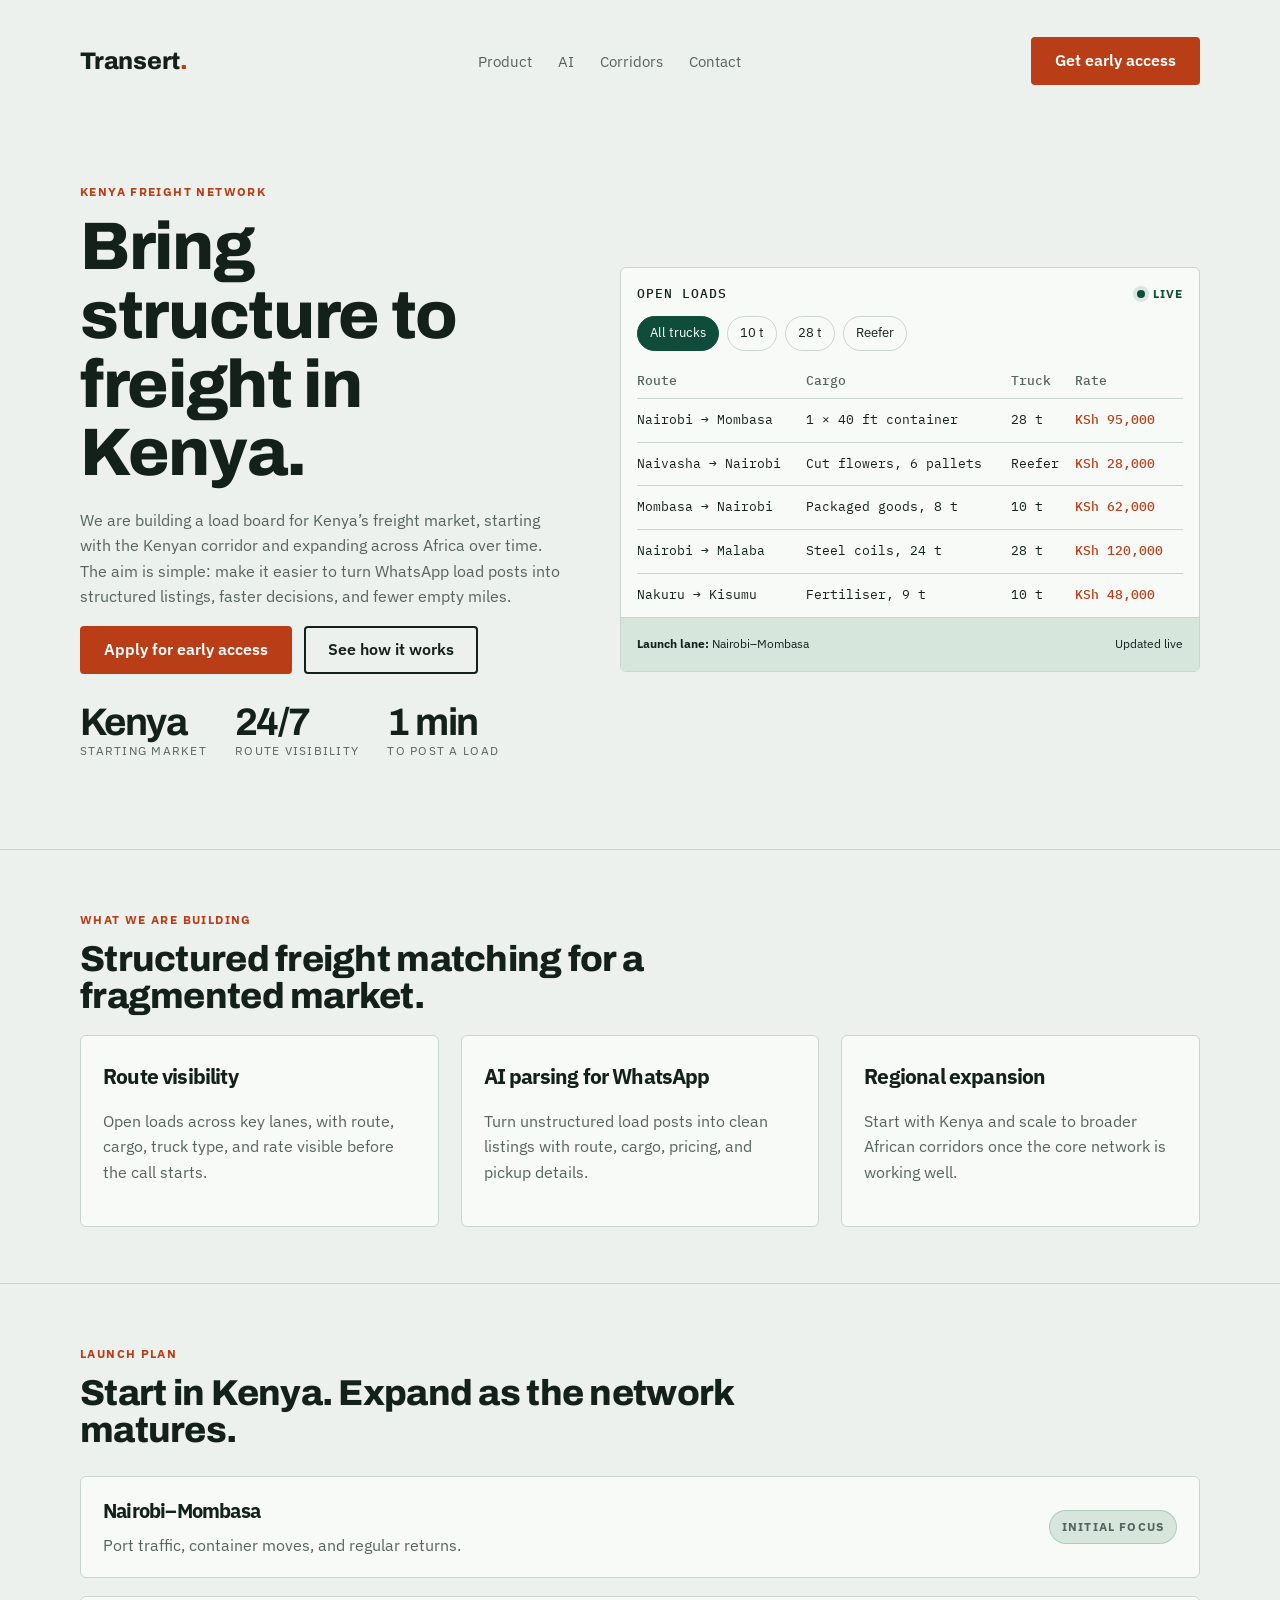
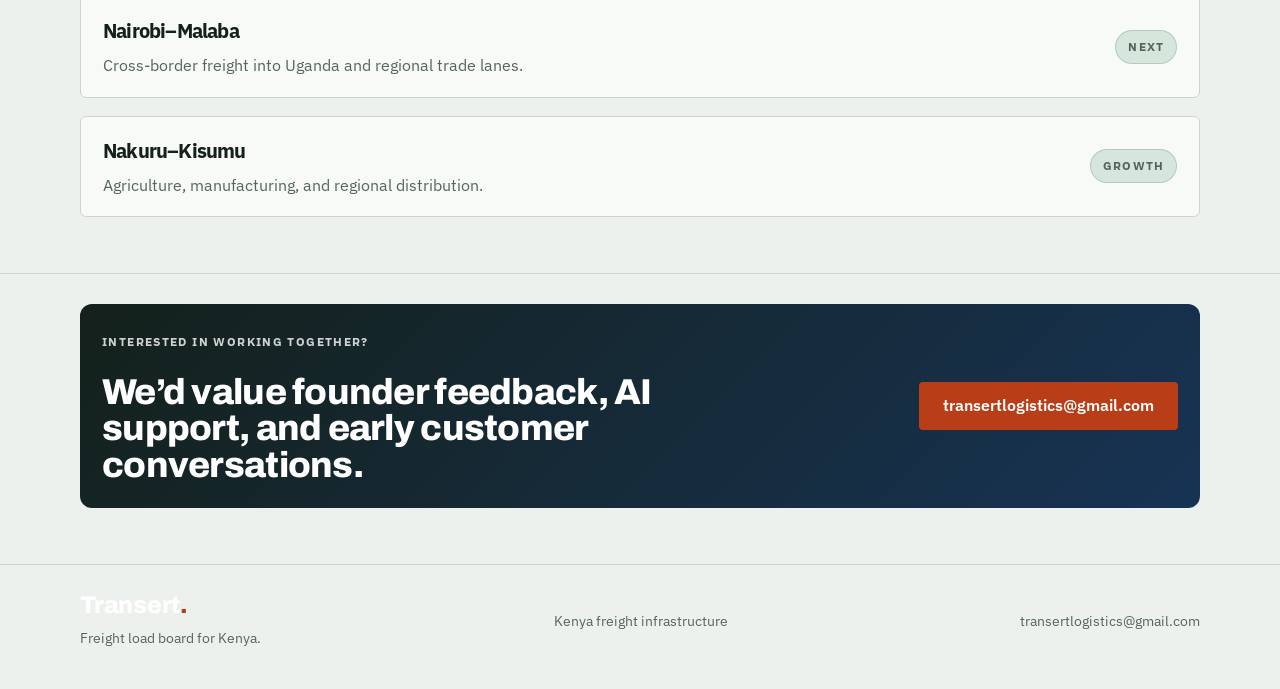
==== Index.html @ 14bae752 "Initial Transert load board prototype" ====
<!doctype html>
<html lang="en">
  <head>
    <meta charset="utf-8" />
    <meta
      name="viewport"
      content="width=device-width,initial-scale=1,viewport-fit=cover"
    />
    <title>Transert | Freight load board for Kenya</title>
    <meta
      name="description"
      content="A freight load board for Kenya, starting with the Kenyan corridor and expanding across Africa over time."
    />
    <link rel="preconnect" href="https://fonts.googleapis.com" />
    <link rel="preconnect" href="https://fonts.gstatic.com" crossorigin />
    <link
      rel="stylesheet"
      href="https://fonts.googleapis.com/css2?family=Archivo:wdth,wght@100,800&family=IBM+Plex+Sans:wght@400;500;600;700&family=IBM+Plex+Mono:wght@400;500&display=swap"
    />
    <link rel="stylesheet" href="styles.css" />
  </head>
  <body>
    <header class="site-header">
      <div class="wrap nav">
        <div class="brand" aria-label="Transert home">
          Transert<span>.</span>
        </div>
        <nav class="nav-links" aria-label="Main navigation">
          <a href="#product">Product</a>
          <a href="#ai">AI</a>
          <a href="#corridors">Corridors</a>
          <a href="#contact">Contact</a>
        </nav>
        <a class="btn btn-primary" href="#contact">Get early access</a>
      </div>
    </header>

    <main>
      <section class="hero">
        <div class="wrap hero-inner">
          <div class="hero-copy">
            <span class="eyebrow">Kenya freight network</span>
            <h1>Bring structure to freight in Kenya.</h1>
            <p>
              We are building a load board for Kenya’s freight market, starting
              with the Kenyan corridor and expanding across Africa over time.
              The aim is simple: make it easier to turn WhatsApp load posts into
              structured listings, faster decisions, and fewer empty miles.
            </p>
            <div class="cta-row">
              <a class="btn btn-primary" href="#contact"
                >Apply for early access</a
              >
              <a class="btn btn-secondary" href="#product">See how it works</a>
            </div>
            <ul class="stats" aria-label="Key metrics">
              <li>
                <strong>Kenya</strong>
                <span>starting market</span>
              </li>
              <li>
                <strong>24/7</strong>
                <span>route visibility</span>
              </li>
              <li>
                <strong>1 min</strong>
                <span>to post a load</span>
              </li>
            </ul>
          </div>

          <div class="board-panel" aria-labelledby="board-title">
            <div class="board-header">
              <h2 id="board-title">Open loads</h2>
              <span class="live-tag">Live</span>
            </div>

            <div
              class="chip-row"
              role="group"
              aria-label="Filter by truck type"
            >
              <button
                class="chip active"
                type="button"
                data-t="all"
                aria-pressed="true"
              >
                All trucks
              </button>
              <button
                class="chip"
                type="button"
                data-t="10t"
                aria-pressed="false"
              >
                10 t
              </button>
              <button
                class="chip"
                type="button"
                data-t="28t"
                aria-pressed="false"
              >
                28 t
              </button>
              <button
                class="chip"
                type="button"
                data-t="reefer"
                aria-pressed="false"
              >
                Reefer
              </button>
            </div>

            <div class="table-wrap">
              <table>
                <thead>
                  <tr>
                    <th>Route</th>
                    <th>Cargo</th>
                    <th>Truck</th>
                    <th>Rate</th>
                  </tr>
                </thead>
                <tbody id="loads">
                  <tr data-t="28t">
                    <td>Nairobi → Mombasa</td>
                    <td>1 × 40 ft container</td>
                    <td>28 t</td>
                    <td class="price">KSh 95,000</td>
                  </tr>
                  <tr data-t="reefer">
                    <td>Naivasha → Nairobi</td>
                    <td>Cut flowers, 6 pallets</td>
                    <td>Reefer</td>
                    <td class="price">KSh 28,000</td>
                  </tr>
                  <tr data-t="10t">
                    <td>Mombasa → Nairobi</td>
                    <td>Packaged goods, 8 t</td>
                    <td>10 t</td>
                    <td class="price">KSh 62,000</td>
                  </tr>
                  <tr data-t="28t">
                    <td>Nairobi → Malaba</td>
                    <td>Steel coils, 24 t</td>
                    <td>28 t</td>
                    <td class="price">KSh 120,000</td>
                  </tr>
                  <tr data-t="10t">
                    <td>Nakuru → Kisumu</td>
                    <td>Fertiliser, 9 t</td>
                    <td>10 t</td>
                    <td class="price">KSh 48,000</td>
                  </tr>
                </tbody>
              </table>
            </div>

            <div class="board-footer">
              <span><strong>Launch lane:</strong> Nairobi–Mombasa</span>
              <span>Updated live</span>
            </div>
          </div>
        </div>
      </section>

      <section id="product" class="section">
        <div class="wrap">
          <div class="section-head">
            <span class="kicker">What we are building</span>
            <h2>Structured freight matching for a fragmented market.</h2>
          </div>

          <div class="feature-grid">
            <article class="feature-card">
              <h3>Route visibility</h3>
              <p>
                Open loads across key lanes, with route, cargo, truck type, and
                rate visible before the call starts.
              </p>
            </article>
            <article class="feature-card">
              <h3>AI parsing for WhatsApp</h3>
              <p>
                Turn unstructured load posts into clean listings with route,
                cargo, pricing, and pickup details.
              </p>
            </article>
            <article class="feature-card">
              <h3>Regional expansion</h3>
              <p>
                Start with Kenya and scale to broader African corridors once the
                core network is working well.
              </p>
            </article>
          </div>
        </div>
      </section>
      <section id="corridors" class="section">
        <div class="wrap">
          <div class="section-head">
            <span class="kicker">Launch plan</span>
            <h2>Start in Kenya. Expand as the network matures.</h2>
          </div>

          <ul class="route-list">
            <li>
              <div>
                <strong>Nairobi–Mombasa</strong>
                <span>Port traffic, container moves, and regular returns.</span>
              </div>
              <span class="route-tag">Initial focus</span>
            </li>
            <li>
              <div>
                <strong>Nairobi–Malaba</strong>
                <span
                  >Cross-border freight into Uganda and regional trade
                  lanes.</span
                >
              </div>
              <span class="route-tag">Next</span>
            </li>
            <li>
              <div>
                <strong>Nakuru–Kisumu</strong>
                <span
                  >Agriculture, manufacturing, and regional distribution.</span
                >
              </div>
              <span class="route-tag">Growth</span>
            </li>
          </ul>
        </div>
      </section>

      <section id="contact" class="section cta-section">
        <div class="wrap cta-box">
          <div>
            <span class="eyebrow dark">Interested in working together?</span>
            <h2>
              We’d value founder feedback, AI support, and early customer
              conversations.
            </h2>
          </div>
          <a class="btn btn-primary" href="mailto:transertlogistics@gmail.com"
            >transertlogistics@gmail.com</a
          >
        </div>
      </section>
    </main>

    <footer class="site-footer">
      <div class="wrap footer-inner">
        <div>
          <div class="brand brand-light">Transert<span>.</span></div>
          <p>Freight load board for Kenya.</p>
        </div>
        <div>
          <span>Kenya freight infrastructure</span>
        </div>
        <div>
          <a href="mailto:transertlogistics@gmail.com">transertlogistics@gmail.com</a>
        </div>
      </div>
    </footer>

    <script>
      (function () {
        var chips = document.querySelectorAll(".chip");
        var rows = document.querySelectorAll("#loads tr");

        function applyFilter(type) {
          rows.forEach(function (row) {
            var isMatch = type === "all" || row.getAttribute("data-t") === type;
            row.hidden = !isMatch;
          });

          chips.forEach(function (chip) {
            var active = chip.getAttribute("data-t") === type;
            chip.classList.toggle("active", active);
            chip.setAttribute("aria-pressed", active ? "true" : "false");
          });
        }

        chips.forEach(function (chip) {
          chip.addEventListener("click", function () {
            applyFilter(chip.getAttribute("data-t"));
          });
        });
      })();
    </script>
  </body>
</html>
---- styles.css ----
:root {
  color-scheme: light;
  padding-top: env(safe-area-inset-top, 0px);
  padding-bottom: env(safe-area-inset-bottom, 0px);
  --bg: #edf1ee;
  --surface: #f8faf8;
  --fg: #14211b;
  --muted: #55655d;
  --line: #cbd5cf;
  --accent: #b93e17;
  --accent-fg: #ffffff;
  --green: #0f4d3a;
  --green-soft: #d6e6dd;
  --font-display: "Archivo", "Arial Narrow", Arial, sans-serif;
  --font-body: "IBM Plex Sans", system-ui, -apple-system, "Segoe UI", sans-serif;
  --font-mono: "IBM Plex Mono", ui-monospace, "SF Mono", Menlo, monospace;
}

@media (prefers-color-scheme: dark) {
  :root:not([data-theme="light"]) {
    --bg: #101a15;
    --surface: #17251e;
    --fg: #e6eee9;
    --muted: #98aaa1;
    --line: #2a3c33;
    --accent: #f0723f;
    --accent-fg: #14120f;
    --green: #7fd0aa;
    --green-soft: #1e3a2e;
    color-scheme: dark;
  }
}

:root[data-theme="dark"] {
  --bg: #101a15;
  --surface: #17251e;
  --fg: #e6eee9;
  --muted: #98aaa1;
  --line: #2a3c33;
  --accent: #f0723f;
  --accent-fg: #14120f;
  --green: #7fd0aa;
  --green-soft: #1e3a2e;
  color-scheme: dark;
}

* { box-sizing: border-box; }
html {
  scroll-behavior: smooth;
  scroll-padding-top: env(safe-area-inset-top, 0px);
}
body {
  margin: 0;
  background: var(--bg);
  color: var(--fg);
  font-family: var(--font-body);
  line-height: 1.6;
  font-size: 16px;
}
img { max-width: 100%; display: block; }
[hidden]:not([hidden="until-found" i]) { display: none !important; }
a { color: inherit; text-decoration: none; }
button, input, textarea, select { font: inherit; }
:focus-visible { outline: 3px solid var(--accent); outline-offset: 2px; }

.wrap {
  width: min(1120px, calc(100% - 32px));
  margin: 0 auto;
}

.site-header,
.top {
  display: flex;
  justify-content: space-between;
  align-items: center;
  gap: 16px;
  padding-block: 20px;
}

.brand {
  font-family: var(--font-display);
  font-weight: 800;
  font-size: 1.5rem;
  letter-spacing: -0.01em;
  line-height: 1;
}
.brand span { color: var(--accent); }

.tag {
  font-family: var(--font-mono);
  font-size: 0.75rem;
  letter-spacing: 0.08em;
  text-transform: uppercase;
  color: var(--muted);
}

.nav {
  display: flex;
  align-items: center;
  justify-content: space-between;
  min-height: 82px;
  gap: 22px;
}
.nav-links {
  display: flex;
  align-items: center;
  gap: 26px;
  color: var(--muted);
  font-size: 0.96rem;
}
.nav-links a:hover,
.nav-links a:focus-visible { color: var(--fg); }

.hero {
  display: block;
  padding-block: 32px 64px;
}
.hero-inner {
  display: grid;
  grid-template-columns: 1fr;
  gap: 40px;
  align-items: start;
}
@media (min-width: 900px) {
  .hero {
    padding-block: 56px 88px;
  }
  .hero-inner {
    grid-template-columns: 5fr 6fr;
    gap: 56px;
    align-items: center;
  }
}

.hero h1,
.section h2,
h2.sec {
  font-family: var(--font-display);
  font-weight: 800;
  line-height: 1.02;
  letter-spacing: -0.02em;
  margin: 0 0 20px;
}
.hero h1 {
  font-size: clamp(2.3rem, 6vw, 4.2rem);
  max-width: 620px;
}
.hero h1 em {
  font-style: normal;
  color: var(--accent);
}

.hero-copy p,
.lede,
.section-head .lead,
.side p,
.sec-intro,
.early p,
.site-footer p,
.route-list span,
.feature-card p,
.small-card p {
  color: var(--muted);
}

.lede {
  font-size: 1.125rem;
  max-width: 35em;
  margin: 0 0 28px;
}
.lede strong {
  color: var(--fg);
  font-weight: 600;
}

.cta-row {
  display: flex;
  flex-wrap: wrap;
  gap: 12px;
  margin-bottom: 28px;
}

.btn {
  display: inline-flex;
  align-items: center;
  justify-content: center;
  min-height: 48px;
  padding: 0 22px;
  border-radius: 4px;
  border: 2px solid var(--fg);
  font-weight: 600;
  transition: transform 0.15s ease, background 0.15s ease;
}
.btn:hover,
.btn:focus-visible { transform: translateY(-1px); }
.btn-primary,
.btn.primary {
  background: var(--accent);
  border-color: var(--accent);
  color: var(--accent-fg);
}
.btn-secondary,
.btn.ghost {
  background: transparent;
  color: var(--fg);
}

.board,
.board-panel {
  background: var(--surface);
  border: 1px solid var(--line);
  border-radius: 6px;
  overflow: hidden;
}
.board-head,
.board-header {
  display: flex;
  justify-content: space-between;
  align-items: baseline;
  gap: 12px;
  flex-wrap: wrap;
  margin: 0;
  padding: 16px 16px 12px;
}
.board-head h2,
.board-header h2 {
  margin: 0;
  font-family: var(--font-mono);
  font-size: 0.8rem;
  font-weight: 500;
  text-transform: uppercase;
  letter-spacing: 0.08em;
}
.note,
.live-tag,
.board-footer {
  font-size: 0.75rem;
  color: var(--muted);
}
.live-tag {
  display: inline-flex;
  align-items: center;
  gap: 8px;
  color: var(--green);
  font-weight: 700;
  letter-spacing: 0.08em;
  text-transform: uppercase;
}
.live-tag::before {
  content: "";
  width: 8px;
  height: 8px;
  background: var(--green);
  border-radius: 50%;
  box-shadow: 0 0 0 4px rgba(15, 77, 58, 0.12);
}

.chips,
.chip-row {
  display: flex;
  flex-wrap: wrap;
  gap: 8px;
  padding: 0 16px 14px;
}
.chip {
  appearance: none;
  border: 1px solid var(--line);
  background: transparent;
  color: var(--fg);
  border-radius: 999px;
  padding: 6px 12px;
  cursor: pointer;
  font-size: 0.8125rem;
}
.chip.active,
.chip[aria-pressed="true"] {
  background: var(--green);
  border-color: var(--green);
  color: #fff;
}

.tablebox,
.table-wrap {
  overflow-x: auto;
  padding: 0 16px;
}
table {
  width: 100%;
  min-width: 460px;
  border-collapse: collapse;
  font-family: var(--font-mono);
  font-size: 0.8125rem;
}
th {
  text-align: left;
  color: var(--muted);
  font-weight: 500;
  padding: 6px 10px 6px 0;
  border-bottom: 1px solid var(--line);
  white-space: nowrap;
}
td {
  padding: 11px 10px 11px 0;
  border-bottom: 1px solid var(--line);
  white-space: nowrap;
}
.num, th.num {
  text-align: right;
  padding-right: 0;
  font-variant-numeric: tabular-nums;
}
.price {
  color: var(--accent);
  font-weight: 500;
}
tr:last-child td { border-bottom: 0; }

.board-footer {
  display: flex;
  justify-content: space-between;
  gap: 12px;
  padding: 16px 16px 18px;
  background: var(--green-soft);
  border-top: 1px solid var(--line);
  color: var(--fg);
}
.board-footer strong { color: var(--fg); }

.stats {
  list-style: none;
  padding: 0;
  margin: 0;
  display: flex;
  flex-wrap: wrap;
  gap: 28px;
}
.stats li {
  min-width: 120px;
}
.stats strong {
  display: block;
  font-family: var(--font-display);
  font-size: clamp(1.8rem, 3vw, 2.4rem);
  line-height: 1.05;
  letter-spacing: -0.04em;
}
.stats span {
  display: block;
  text-transform: uppercase;
  letter-spacing: 0.11em;
  font-size: 0.72rem;
  color: var(--muted);
}

.section {
  padding-block: 56px;
  border-top: 1px solid var(--line);
}
section:not(.section):not(.hero) {
  padding-block: 56px;
  border-top: 1px solid var(--line);
}
.section-alt {
  background: rgba(255, 255, 255, 0.12);
}
.kicker,
.eyebrow {
  display: inline-block;
  margin-bottom: 12px;
  color: var(--accent);
  text-transform: uppercase;
  letter-spacing: 0.12em;
  font-size: 0.72rem;
  font-weight: 700;
}
.section h2,
h2.sec {
  font-size: clamp(1.6rem, 3.5vw, 2.25rem);
  max-width: 720px;
}
.lead {
  margin: 14px 0 0;
  max-width: 620px;
  color: var(--muted);
  font-size: 1.08rem;
}

.sec-intro {
  max-width: 38em;
  color: var(--muted);
  margin: 0 0 32px;
}

.sides {
  display: grid;
  grid-template-columns: 1fr;
  gap: 32px;
}
.side { min-width: 0; }
.side h3 {
  margin: 0 0 12px;
  color: var(--green);
  font-family: var(--font-mono);
  font-size: 0.8rem;
  font-weight: 500;
  letter-spacing: 0.1em;
  text-transform: uppercase;
}
.side p.big {
  margin: 0 0 16px;
  font-size: 1.25rem;
  font-weight: 500;
  line-height: 1.35;
}
.side ul {
  margin: 0;
  padding-left: 1.1em;
  color: var(--muted);
}
.side li { margin-bottom: 6px; }

.corridors {
  list-style: none;
  margin: 0;
  padding: 0;
  border-top: 1px solid var(--line);
}
.corridors li {
  display: grid;
  grid-template-columns: minmax(0, 1fr) auto;
  gap: 4px 16px;
  align-items: baseline;
  padding: 16px 0;
  border-bottom: 1px solid var(--line);
}
.corridors .route {
  min-width: 0;
  font-family: var(--font-display);
  font-size: 1.25rem;
  font-weight: 800;
}
.corridors .km {
  color: var(--muted);
  font-family: var(--font-mono);
  font-size: 0.875rem;
  font-variant-numeric: tabular-nums;
}
.corridors .why {
  grid-column: 1 / -1;
  color: var(--muted);
  font-size: 0.9375rem;
}
.corridors .first {
  display: inline-block;
  margin-left: 8px;
  padding: 2px 8px;
  border-radius: 3px;
  background: var(--green-soft);
  color: var(--green);
  font-family: var(--font-mono);
  font-size: 0.6875rem;
  font-weight: 500;
  letter-spacing: 0.06em;
  text-transform: uppercase;
  vertical-align: middle;
}

.early {
  display: grid;
  grid-template-columns: 1fr;
  gap: 24px;
}
.early p {
  max-width: 38em;
  margin: 0;
  color: var(--muted);
}
.early p strong { color: var(--fg); }
.feature-grid {
  display: grid;
  grid-template-columns: repeat(3, minmax(0, 1fr));
  gap: 22px;
}
.feature-card,
.small-card {
  background: var(--surface);
  border: 1px solid var(--line);
  border-radius: 6px;
  padding: 24px 22px;
}
.feature-card h3,
.small-card h3 {
  margin: 0 0 10px;
  font-size: 1.3rem;
  letter-spacing: -0.04em;
}

.split-layout {
  display: grid;
  grid-template-columns: 1fr;
  gap: 30px;
  align-items: center;
}
@media (min-width: 760px) {
  .split-layout { grid-template-columns: 0.95fr 1.05fr; }
}
.stack-list {
  display: grid;
  gap: 18px;
}

.route-list {
  list-style: none;
  padding: 0;
  margin: 28px 0 0;
  display: grid;
  gap: 18px;
}
.route-list li {
  display: flex;
  justify-content: space-between;
  align-items: center;
  gap: 20px;
  background: var(--surface);
  border: 1px solid var(--line);
  border-radius: 6px;
  padding: 18px 22px;
}
.route-list li div {
  display: grid;
  gap: 6px;
}
.route-list strong {
  font-size: 1.25rem;
  letter-spacing: -0.04em;
}
.route-tag {
  display: inline-flex;
  align-items: center;
  justify-content: center;
  min-height: 34px;
  padding: 0 12px;
  border-radius: 999px;
  background: var(--green-soft);
  color: var(--green);
  border: 1px solid rgba(15, 77, 58, 0.18);
  font-size: 0.72rem;
  font-weight: 700;
  text-transform: uppercase;
  letter-spacing: 0.1em;
}

.cta-section {
  padding-top: 30px;
}
.cta-box {
  background: linear-gradient(135deg, var(--fg) 0%, #173354 100%);
  color: #fff;
  border-radius: 12px;
  padding: 24px 22px;
  display: flex;
  justify-content: space-between;
  align-items: center;
  gap: 18px;
}
.cta-box h2 {
  margin: 10px 0 0;
  max-width: 600px;
  color: #fff;
}
.eyebrow.dark {
  color: rgba(255,255,255,0.8);
}

.site-footer,
footer {
  border-top: 1px solid var(--line);
  padding-block: 28px 40px;
  display: flex;
  flex-wrap: wrap;
  justify-content: space-between;
  gap: 12px;
  color: var(--muted);
  font-size: 0.875rem;
}
.footer-inner {
  display: flex;
  justify-content: space-between;
  align-items: center;
  gap: 24px;
  flex-wrap: wrap;
}
.brand-light { color: #fff; }
.site-footer p {
  margin: 10px 0 0;
}

.empty {
  display: none;
  padding: 16px 0 4px;
  color: var(--muted);
  font-size: 0.875rem;
}

@media (max-width: 980px) {
  .nav-links { display: none; }
  .feature-grid { grid-template-columns: 1fr; }
}

@media (max-width: 640px) {
  .nav,
  .site-header,
  .top,
  .route-list li,
  .cta-box {
    flex-direction: column;
    align-items: flex-start;
  }
  .btn { width: 100%; }
  .cta-row { flex-direction: column; }
  .stats { gap: 18px; }
}

@media (prefers-reduced-motion: no-preference) {
  .chip,
  .btn { transition: transform 0.15s ease, background 0.15s ease, color 0.15s ease; }
}
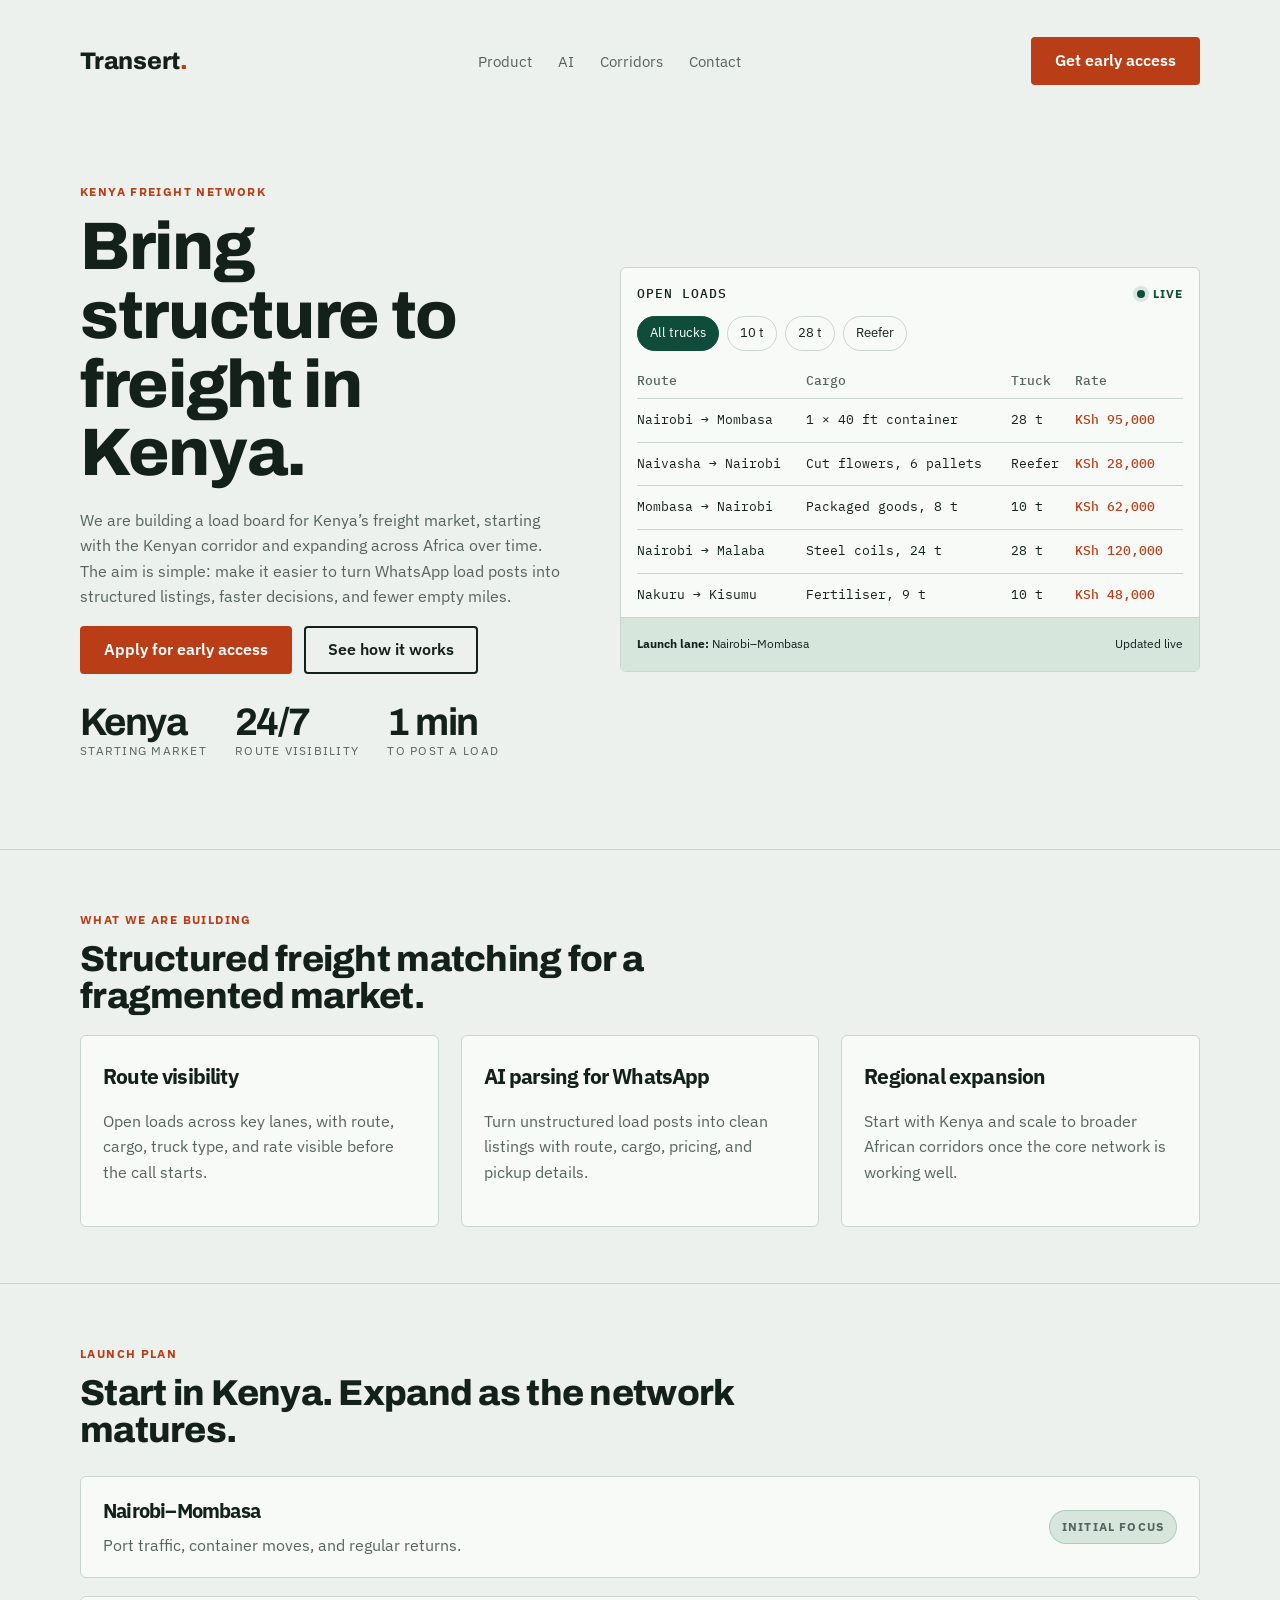
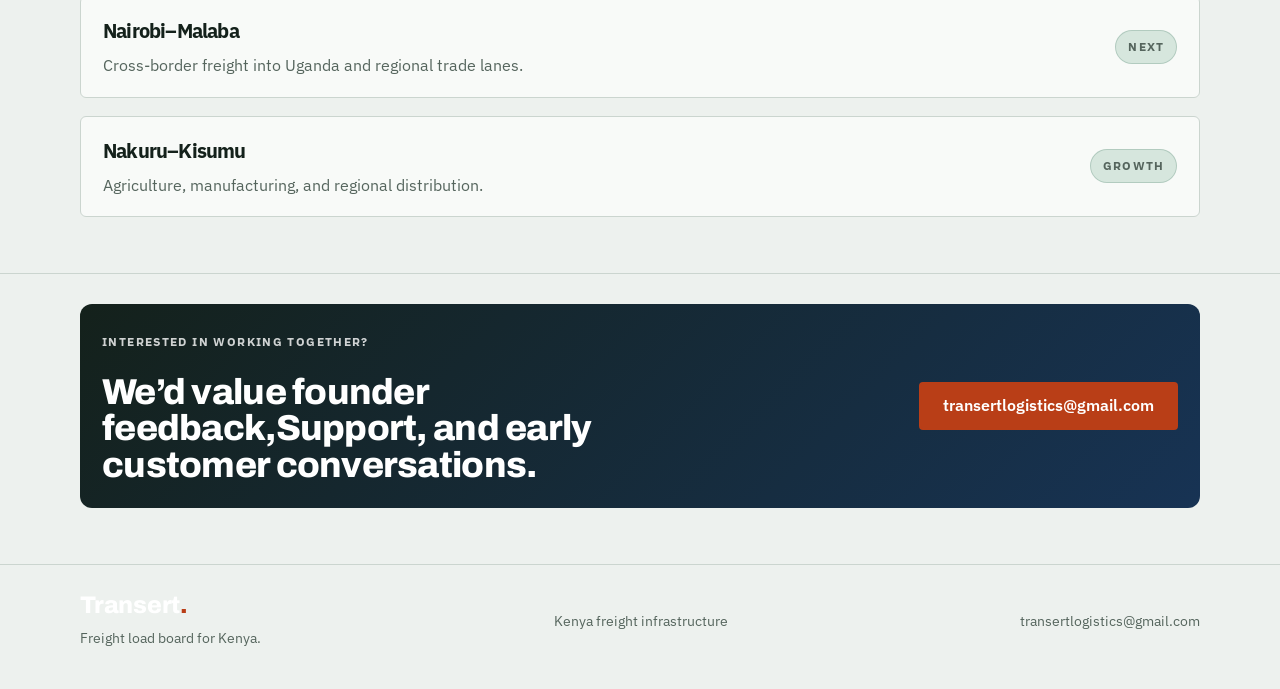
==== commit 38733810: "Initial commit" ====
--- a/Index.html
+++ b/Index.html
@@ -242,7 +242,7 @@
           <div>
             <span class="eyebrow dark">Interested in working together?</span>
             <h2>
-              We’d value founder feedback, AI support, and early customer
+              We’d value founder feedback,Support, and early customer
               conversations.
             </h2>
           </div>
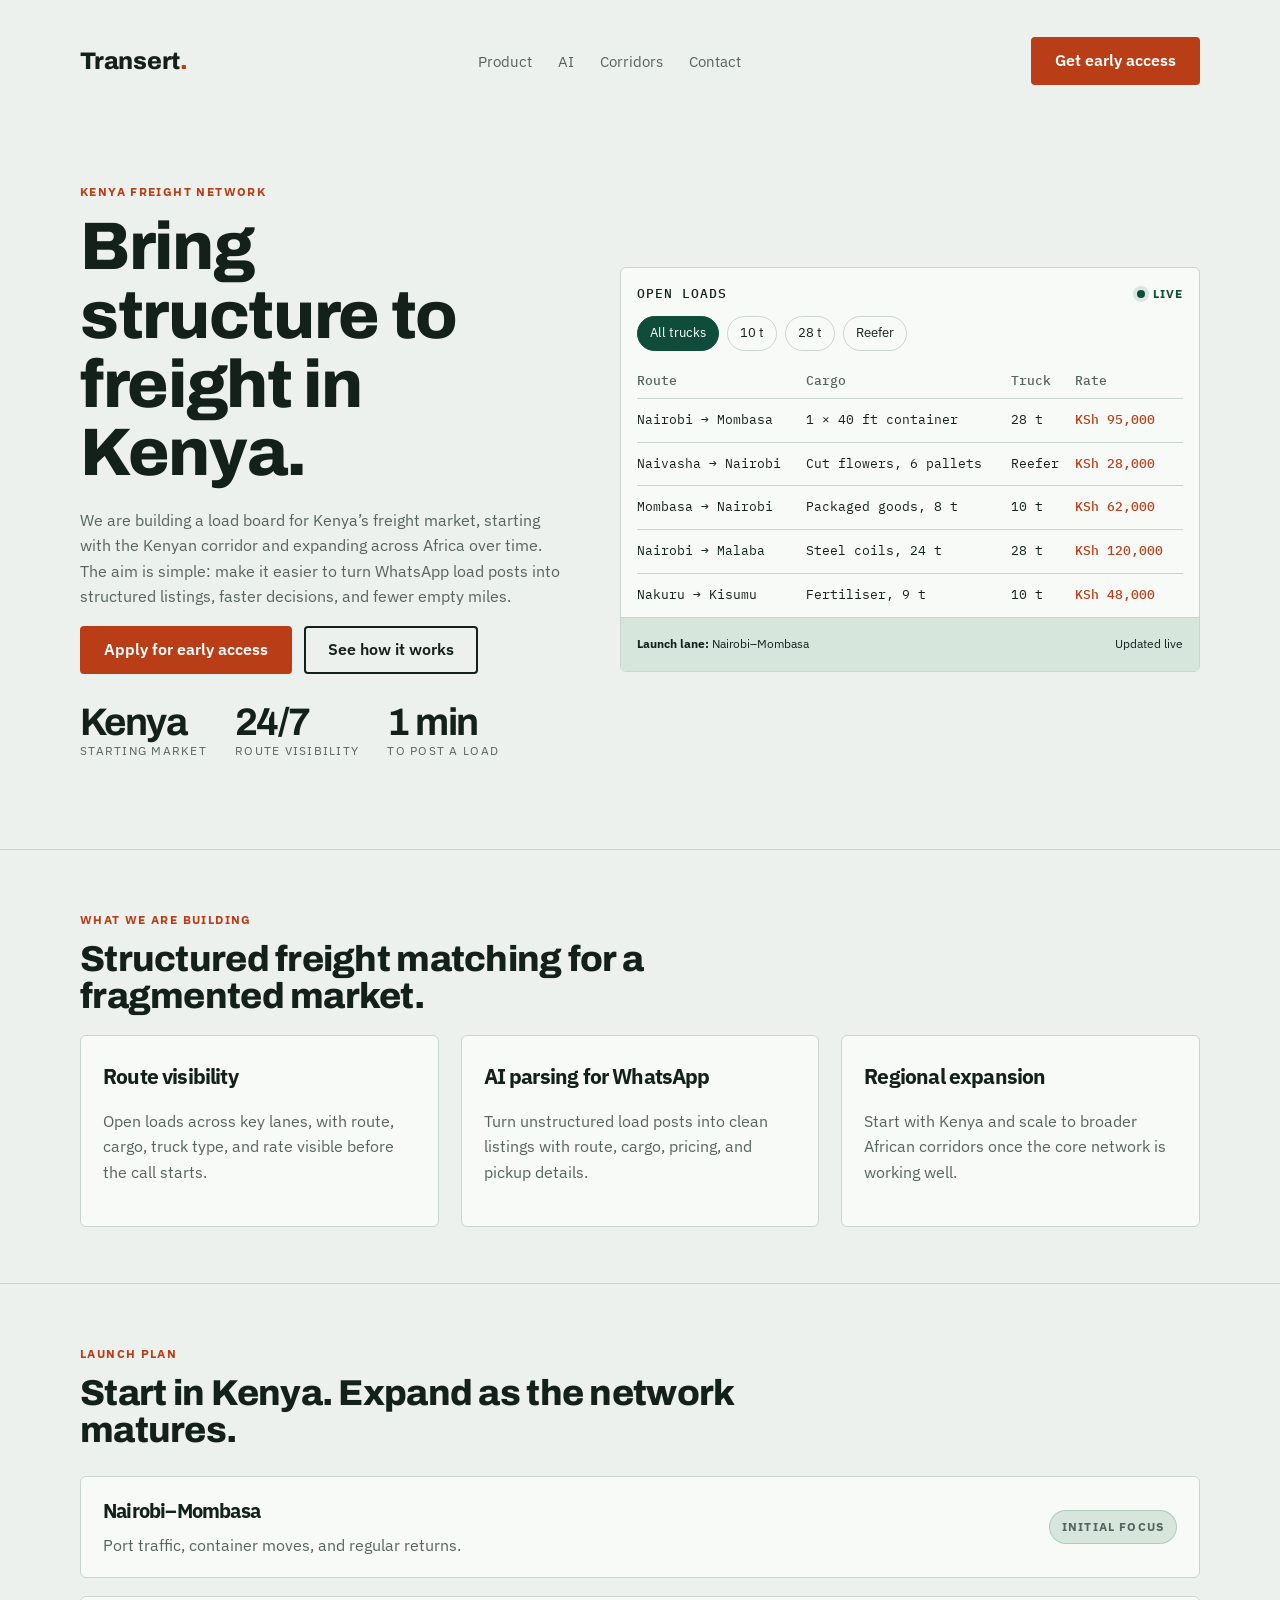
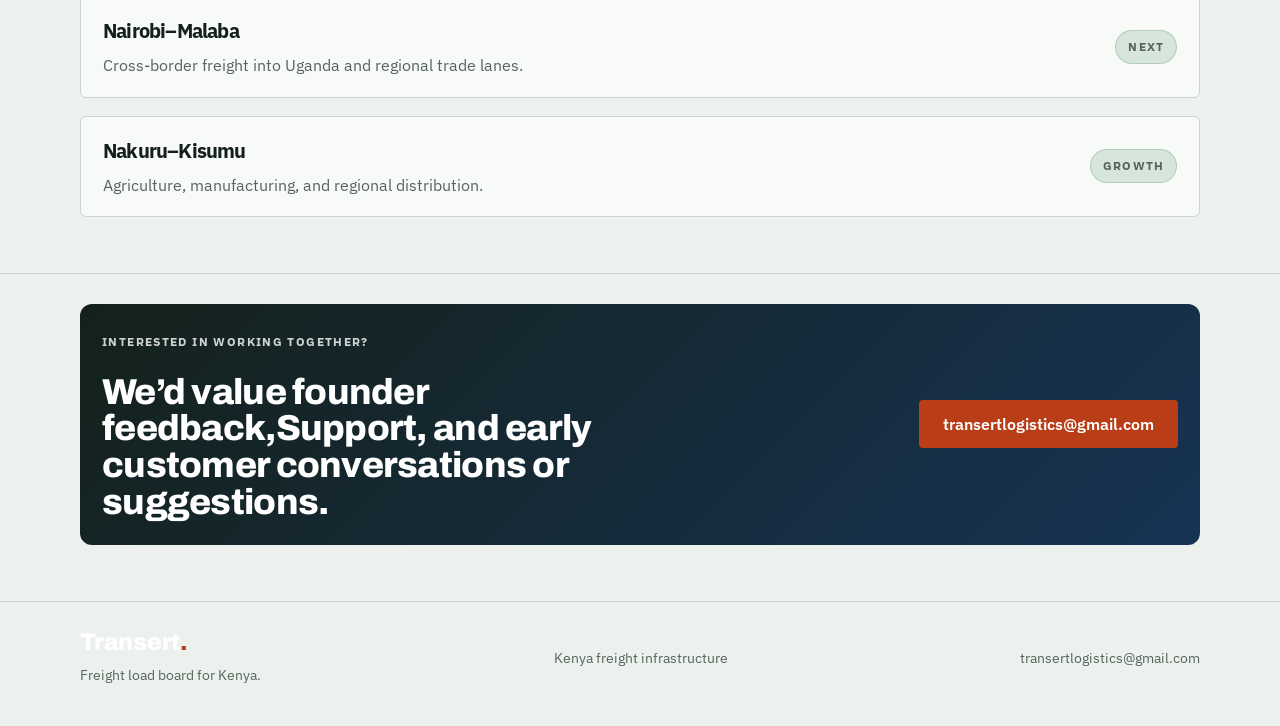
==== commit 749fa219: "Initial commit" ====
--- a/Index.html
+++ b/Index.html
@@ -243,7 +243,7 @@
             <span class="eyebrow dark">Interested in working together?</span>
             <h2>
               We’d value founder feedback,Support, and early customer
-              conversations.
+              conversations or suggestions.
             </h2>
           </div>
           <a class="btn btn-primary" href="mailto:transertlogistics@gmail.com"
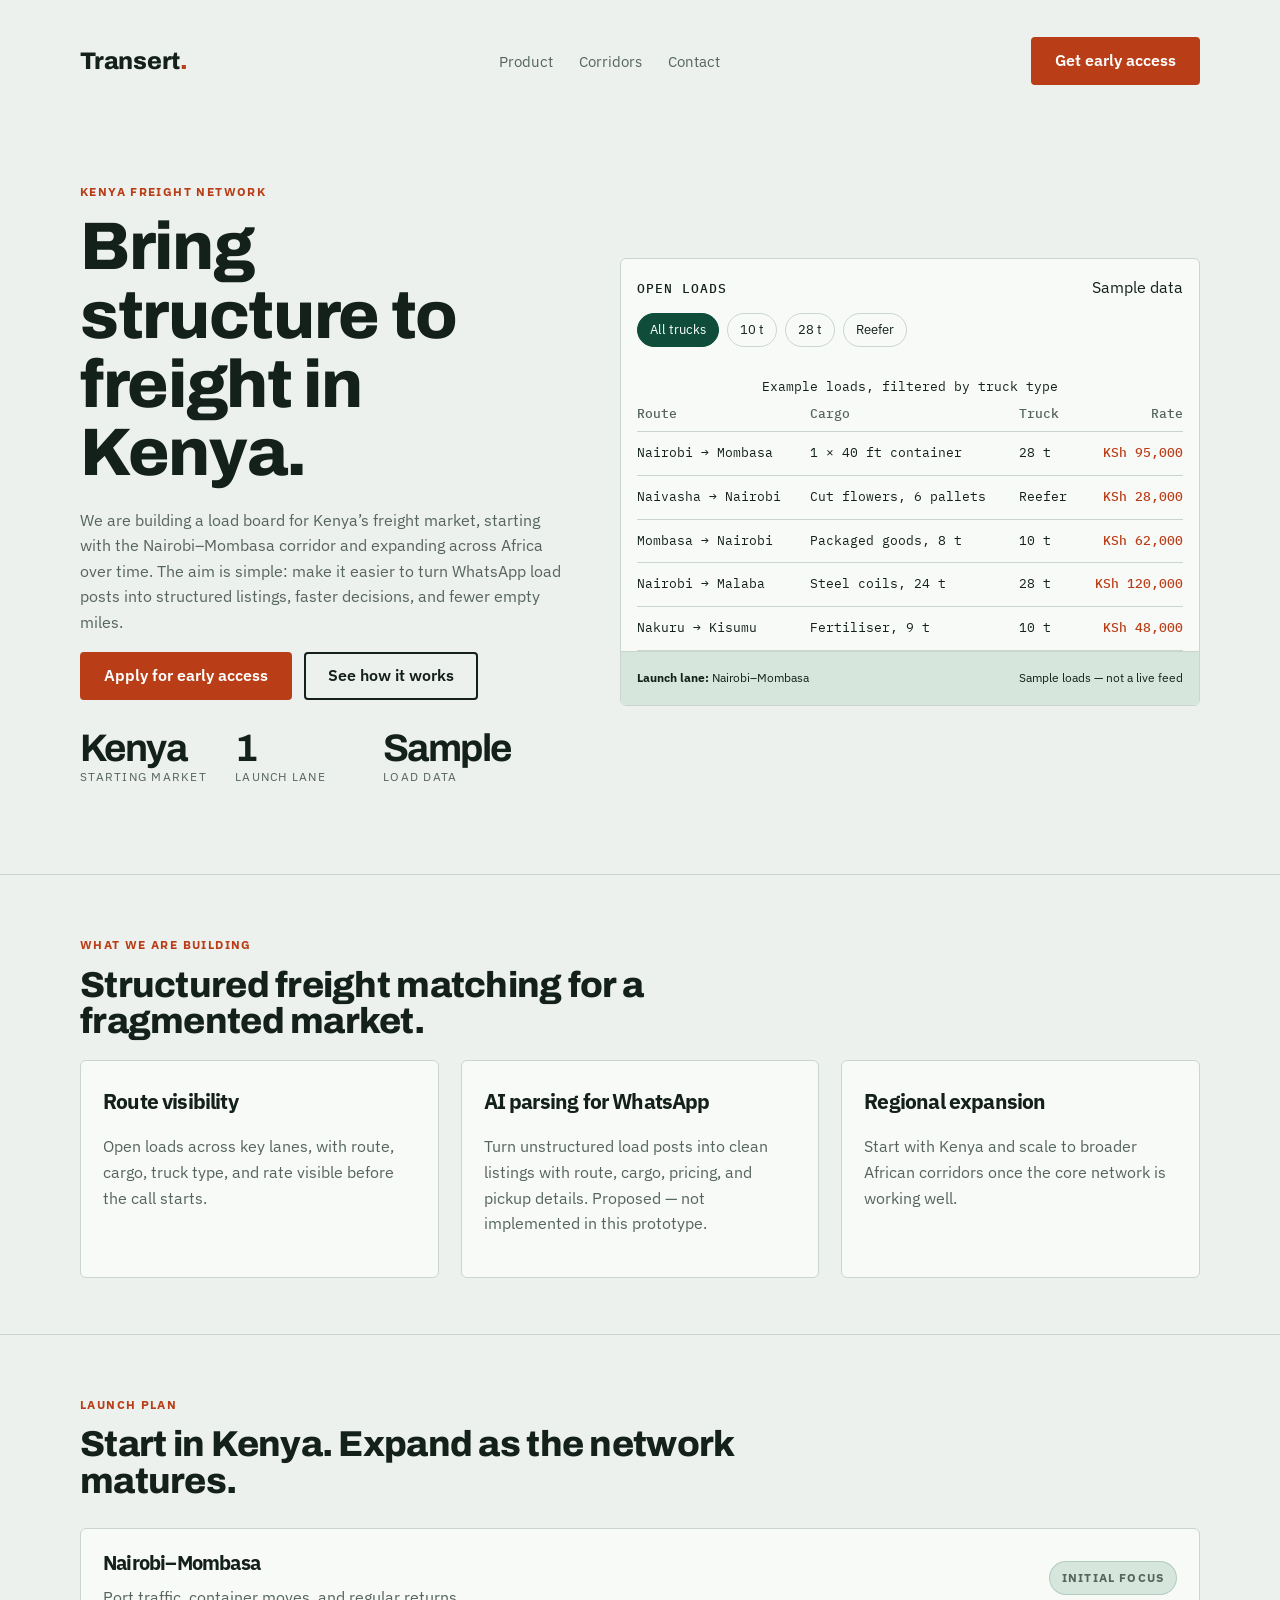
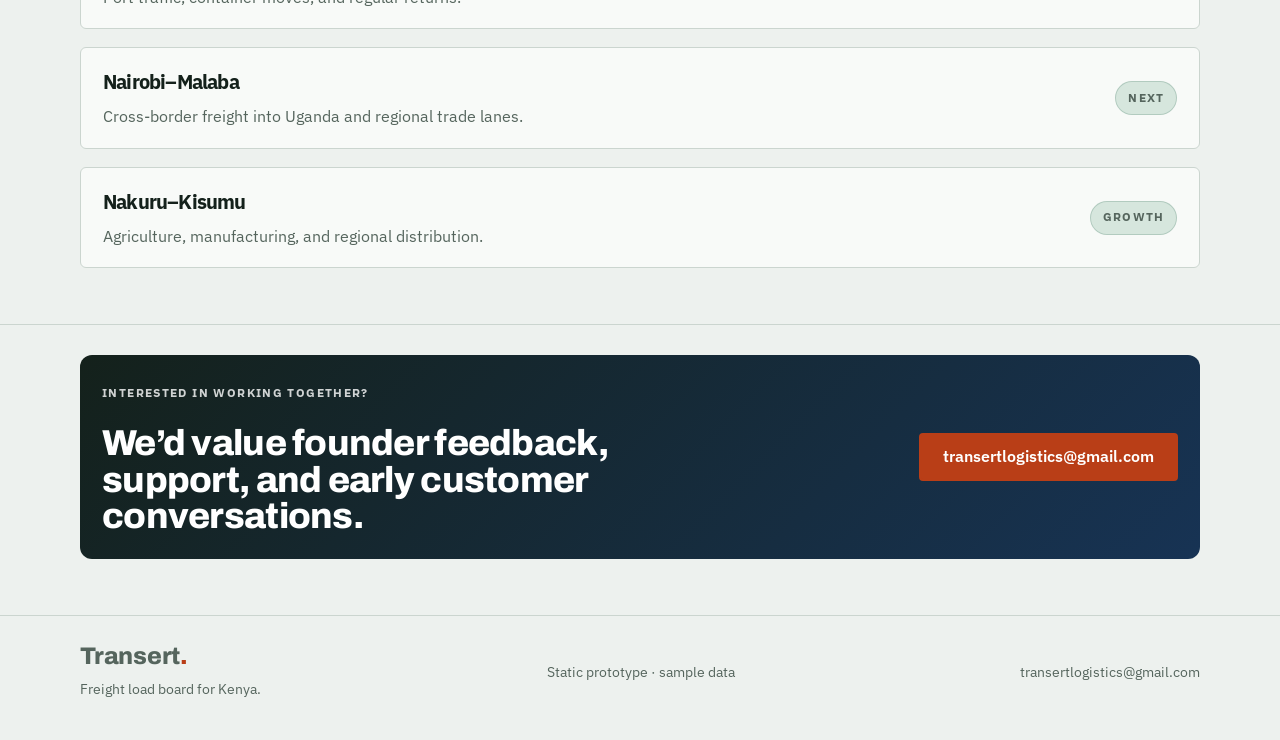
==== commit 641cbe89: "Update Index.html" ====
--- a/Index.html
+++ b/Index.html
@@ -1,5 +1,5 @@
 <!doctype html>
-<html lang="en">
+<html lang="en-KE">
   <head>
     <meta charset="utf-8" />
     <meta
@@ -9,7 +9,20 @@
     <title>Transert | Freight load board for Kenya</title>
     <meta
       name="description"
-      content="A freight load board for Kenya, starting with the Kenyan corridor and expanding across Africa over time."
+      content="A freight load-board prototype for Kenya, starting with Nairobi–Mombasa. Sample data only — no live feed."
+    />
+    <meta name="theme-color" content="#edf1ee" media="(prefers-color-scheme: light)" />
+    <meta name="theme-color" content="#101a15" media="(prefers-color-scheme: dark)" />
+    <meta property="og:title" content="Transert | Freight load board for Kenya" />
+    <meta
+      property="og:description"
+      content="A freight load-board prototype for Kenya. Sample data only — no live feed."
+    />
+    <meta property="og:type" content="website" />
+    <meta property="og:url" content="https://metwisdom.github.io/transert/" />
+    <link
+      rel="icon"
+      href="data:image/svg+xml,%3Csvg xmlns='http://www.w3.org/2000/svg' viewBox='0 0 32 32'%3E%3Crect width='32' height='32' rx='6' fill='%230f4d3a'/%3E%3Ctext x='16' y='23' font-family='Arial,Helvetica,sans-serif' font-size='20' font-weight='700' fill='%23ffffff' text-anchor='middle'%3ET%3C/text%3E%3C/svg%3E"
     />
     <link rel="preconnect" href="https://fonts.googleapis.com" />
     <link rel="preconnect" href="https://fonts.gstatic.com" crossorigin />
@@ -22,12 +35,9 @@
   <body>
     <header class="site-header">
       <div class="wrap nav">
-        <div class="brand" aria-label="Transert home">
-          Transert<span>.</span>
-        </div>
+        <div class="brand">Transert<span>.</span></div>
         <nav class="nav-links" aria-label="Main navigation">
           <a href="#product">Product</a>
-          <a href="#ai">AI</a>
           <a href="#corridors">Corridors</a>
           <a href="#contact">Contact</a>
         </nav>
@@ -43,9 +53,9 @@
             <h1>Bring structure to freight in Kenya.</h1>
             <p>
               We are building a load board for Kenya’s freight market, starting
-              with the Kenyan corridor and expanding across Africa over time.
-              The aim is simple: make it easier to turn WhatsApp load posts into
-              structured listings, faster decisions, and fewer empty miles.
+              with the Nairobi–Mombasa corridor and expanding across Africa over
+              time. The aim is simple: make it easier to turn WhatsApp load posts
+              into structured listings, faster decisions, and fewer empty miles.
             </p>
             <div class="cta-row">
               <a class="btn btn-primary" href="#contact"
@@ -53,26 +63,26 @@
               >
               <a class="btn btn-secondary" href="#product">See how it works</a>
             </div>
-            <ul class="stats" aria-label="Key metrics">
+            <ul class="stats">
               <li>
                 <strong>Kenya</strong>
                 <span>starting market</span>
               </li>
               <li>
-                <strong>24/7</strong>
-                <span>route visibility</span>
+                <strong>1</strong>
+                <span>launch lane</span>
               </li>
               <li>
-                <strong>1 min</strong>
-                <span>to post a load</span>
+                <strong>Sample</strong>
+                <span>load data</span>
               </li>
             </ul>
           </div>
 
-          <div class="board-panel" aria-labelledby="board-title">
+          <div class="board-panel" role="region" aria-labelledby="board-title">
             <div class="board-header">
               <h2 id="board-title">Open loads</h2>
-              <span class="live-tag">Live</span>
+              <span class="sample-tag">Sample data</span>
             </div>
 
             <div
@@ -114,14 +124,30 @@
               </button>
             </div>
 
-            <div class="table-wrap">
+            <p id="filter-status" class="visually-hidden" aria-live="polite"></p>
+
+            <noscript>
+              <p class="noscript-note">
+                Filtering needs JavaScript. All sample loads are shown below.
+              </p>
+            </noscript>
+
+            <div
+              class="table-wrap"
+              tabindex="0"
+              role="region"
+              aria-label="Open loads table"
+            >
               <table>
+                <caption class="visually-hidden">
+                  Example loads, filtered by truck type
+                </caption>
                 <thead>
                   <tr>
-                    <th>Route</th>
-                    <th>Cargo</th>
-                    <th>Truck</th>
-                    <th>Rate</th>
+                    <th scope="col">Route</th>
+                    <th scope="col">Cargo</th>
+                    <th scope="col">Truck</th>
+                    <th scope="col" class="num">Rate</th>
                   </tr>
                 </thead>
                 <tbody id="loads">
@@ -129,31 +155,34 @@
                     <td>Nairobi → Mombasa</td>
                     <td>1 × 40 ft container</td>
                     <td>28 t</td>
-                    <td class="price">KSh 95,000</td>
+                    <td class="price num">KSh 95,000</td>
                   </tr>
                   <tr data-t="reefer">
                     <td>Naivasha → Nairobi</td>
                     <td>Cut flowers, 6 pallets</td>
                     <td>Reefer</td>
-                    <td class="price">KSh 28,000</td>
+                    <td class="price num">KSh 28,000</td>
                   </tr>
                   <tr data-t="10t">
                     <td>Mombasa → Nairobi</td>
                     <td>Packaged goods, 8 t</td>
                     <td>10 t</td>
-                    <td class="price">KSh 62,000</td>
+                    <td class="price num">KSh 62,000</td>
                   </tr>
                   <tr data-t="28t">
                     <td>Nairobi → Malaba</td>
                     <td>Steel coils, 24 t</td>
                     <td>28 t</td>
-                    <td class="price">KSh 120,000</td>
+                    <td class="price num">KSh 120,000</td>
                   </tr>
                   <tr data-t="10t">
                     <td>Nakuru → Kisumu</td>
                     <td>Fertiliser, 9 t</td>
                     <td>10 t</td>
-                    <td class="price">KSh 48,000</td>
+                    <td class="price num">KSh 48,000</td>
+                  </tr>
+                  <tr id="no-results" hidden>
+                    <td colspan="4">No loads match this truck type.</td>
                   </tr>
                 </tbody>
               </table>
@@ -161,7 +190,7 @@
 
             <div class="board-footer">
               <span><strong>Launch lane:</strong> Nairobi–Mombasa</span>
-              <span>Updated live</span>
+              <span>Sample loads — not a live feed</span>
             </div>
           </div>
         </div>
@@ -186,7 +215,8 @@
               <h3>AI parsing for WhatsApp</h3>
               <p>
                 Turn unstructured load posts into clean listings with route,
-                cargo, pricing, and pickup details.
+                cargo, pricing, and pickup details. Proposed — not implemented
+                in this prototype.
               </p>
             </article>
             <article class="feature-card">
@@ -199,6 +229,7 @@
           </div>
         </div>
       </section>
+
       <section id="corridors" class="section">
         <div class="wrap">
           <div class="section-head">
@@ -242,8 +273,8 @@
           <div>
             <span class="eyebrow dark">Interested in working together?</span>
             <h2>
-              We’d value founder feedback,Support, and early customer
-              conversations or suggestions.
+              We’d value founder feedback, support, and early customer
+              conversations.
             </h2>
           </div>
           <a class="btn btn-primary" href="mailto:transertlogistics@gmail.com"
@@ -256,14 +287,16 @@
     <footer class="site-footer">
       <div class="wrap footer-inner">
         <div>
-          <div class="brand brand-light">Transert<span>.</span></div>
+          <div class="brand brand-footer">Transert<span>.</span></div>
           <p>Freight load board for Kenya.</p>
         </div>
         <div>
-          <span>Kenya freight infrastructure</span>
+          <span>Static prototype · sample data</span>
         </div>
         <div>
-          <a href="mailto:transertlogistics@gmail.com">transertlogistics@gmail.com</a>
+          <a href="mailto:transertlogistics@gmail.com"
+            >transertlogistics@gmail.com</a
+          >
         </div>
       </div>
     </footer>
@@ -271,19 +304,33 @@
     <script>
       (function () {
         var chips = document.querySelectorAll(".chip");
-        var rows = document.querySelectorAll("#loads tr");
+        var rows = document.querySelectorAll("#loads tr[data-t]");
+        var emptyRow = document.getElementById("no-results");
+        var status = document.getElementById("filter-status");
 
         function applyFilter(type) {
+          var shown = 0;
+
           rows.forEach(function (row) {
             var isMatch = type === "all" || row.getAttribute("data-t") === type;
             row.hidden = !isMatch;
+            if (isMatch) shown++;
           });
+
+          if (emptyRow) emptyRow.hidden = shown !== 0;
 
           chips.forEach(function (chip) {
             var active = chip.getAttribute("data-t") === type;
             chip.classList.toggle("active", active);
             chip.setAttribute("aria-pressed", active ? "true" : "false");
           });
+
+          if (status) {
+            status.textContent =
+              shown === 0
+                ? "No loads match this truck type."
+                : shown + (shown === 1 ? " load shown" : " loads shown");
+          }
         }
 
         chips.forEach(function (chip) {
@@ -294,4 +341,4 @@
       })();
     </script>
   </body>
-</html>
+</html>
